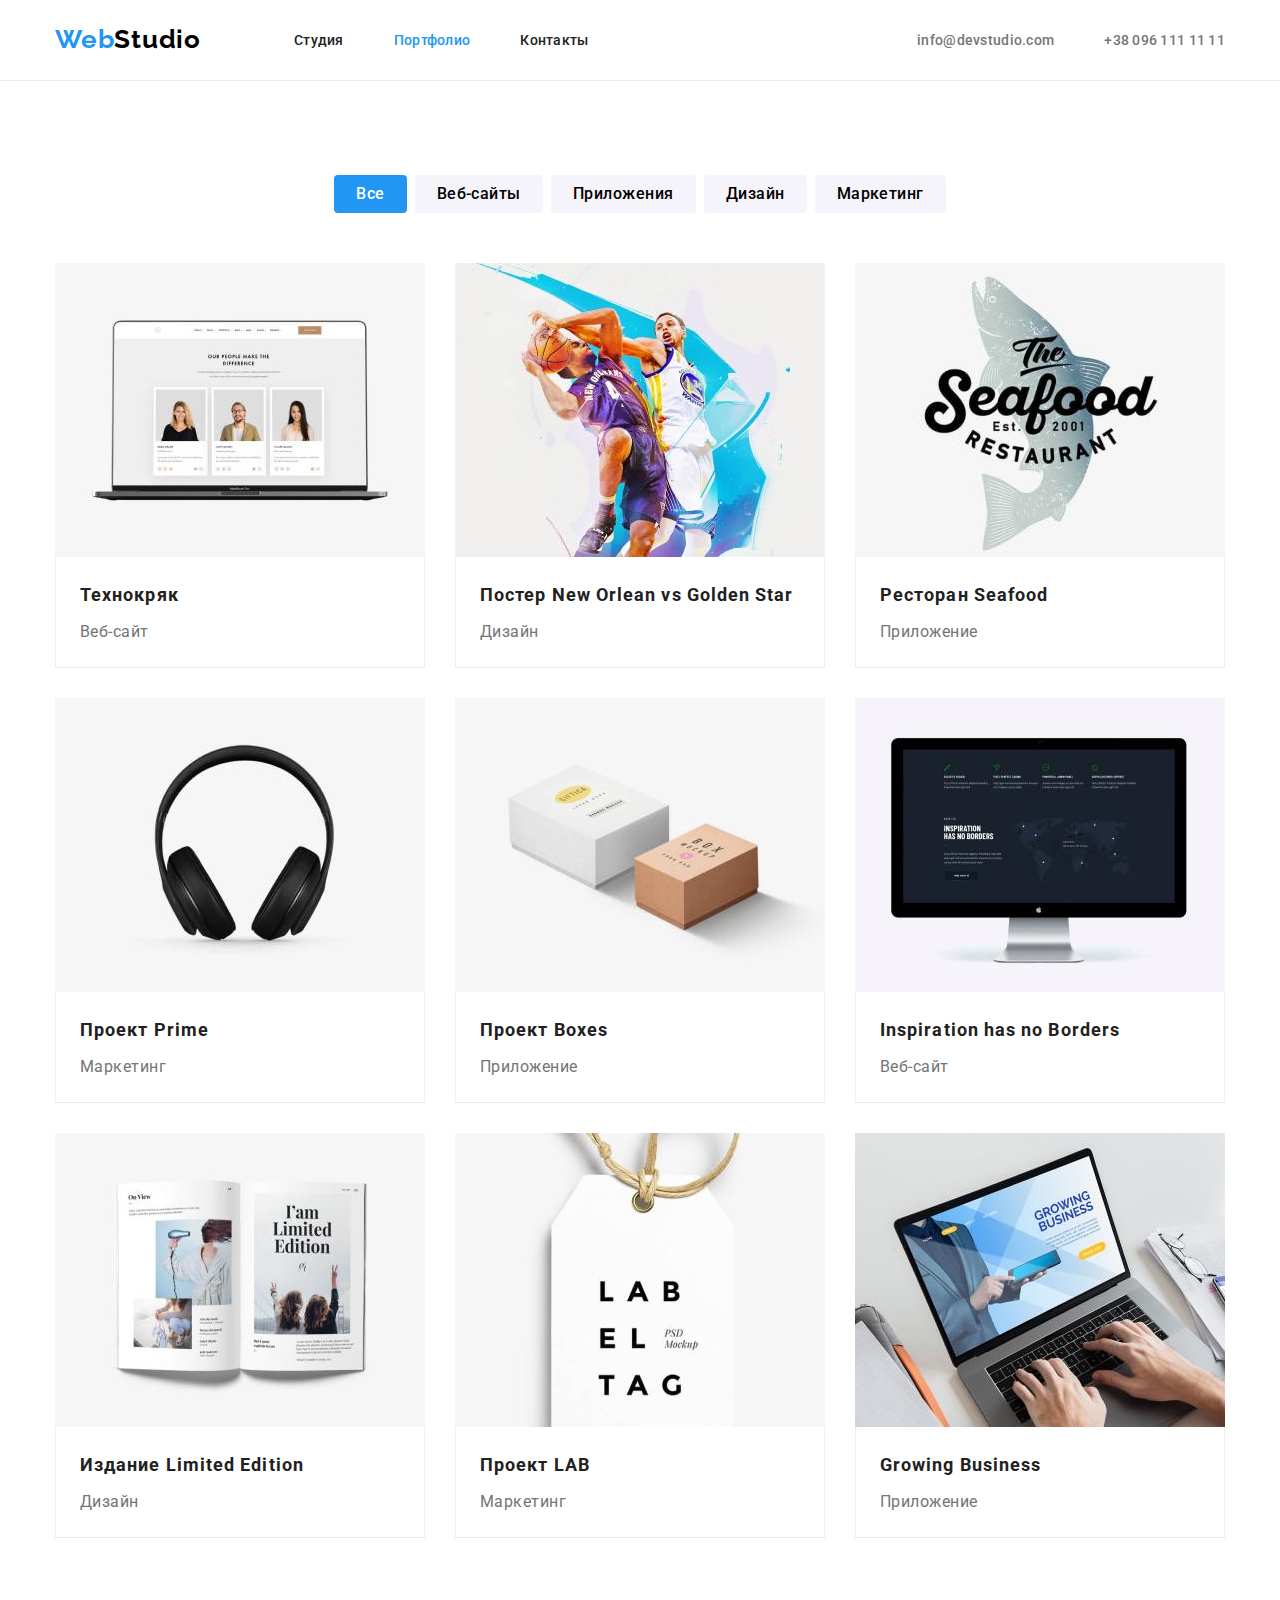
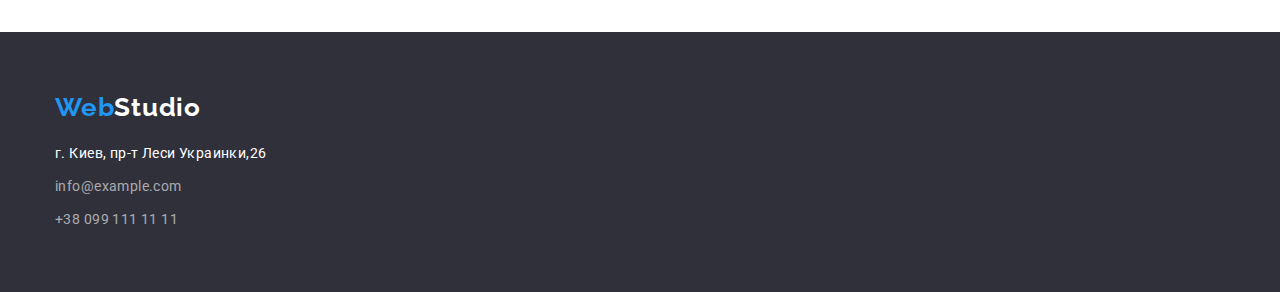
==== portfolio.html @ c2e470d2 "goit-markup-hw-04" ====
<!DOCTYPE html>
<html lang="ru">
<head>
    <meta charset="UTF-8">
    <meta http-equiv="X-UA-Compatible" content="IE=edge">
    <meta name="viewport" content="width=device-width, initial-scale=1.0">
    <title>Portfolio</title>
    <link rel="preconnect" href="https://fonts.googleapis.com">
    <link rel="preconnect" href="https://fonts.gstatic.com" crossorigin>
    <link href="https://fonts.googleapis.com/css2?family=Raleway:wght@700&family=Roboto:wght@400;500;700;900&display=swap"
        rel="stylesheet">
    <link rel="stylesheet" href="https://cdnjs.cloudflare.com/ajax/libs/modern-normalize/1.1.0/modern-normalize.css"
        integrity="sha512-Y0MM+V6ymRKN2zStTqzQ227DWhhp4Mzdo6gnlRnuaNCbc+YN/ZH0sBCLTM4M0oSy9c9VKiCvd4Jk44aCLrNS5Q=="
        crossorigin="anonymous" referrerpolicy="no-referrer" />
    <link rel="stylesheet" href="./css/styles.css" />
</head>
<body>
<header class="header">
    <div class="container header-container">
        <nav class="header-nav">
            <a class="link logo logo-header" href="">Web<span class="logo1" lang="en">Studio</span></a>
            <ul class="list menu-list menu-list-header">
                <li class="menu-item">
                    <a class="menu-link menu-link-header link " href="index.html">Студия</a>
                </li>
                <li class="menu-item">
                    <a class="menu-link menu-link-header link current" href="portfolio.html">Портфолио</a>
                </li>
                <li class="menu-item">
                    <a class="menu-link menu-link-header link" href="">Контакты</a>
                </li>
            </ul>
        </nav>
        <ul class="list menu-list header-connect">
            <li class="list-header-mail">
                <a class="header-contact link header-mail" href="mailto:info@devstudio.com">info@devstudio.com</a>
            </li>
            <li>
                <a class="header-contact link header-phone" href="tel:+380961111111">+38 096 111 11 11</a>
            </li>
        </ul>
    </div>
</header>
    <main>
        <section class="section">
            <div class="container portfolio-container">
            <h2 hidden>Перечень услуг</h2>
            <ul class="list btn-menu">
                <li class="btn-list">
                    <button class="btn-item active" type="button">Все</button>
                </li>
                <li class="btn-list">
                    <button class="btn-item" type="button">Веб-сайты</button>
                </li>
                <li class="btn-list">
                    <button class="btn-item" type="button">Приложения</button>
                </li>
                <li class="btn-list">
                    <button class="btn-item" type="button">Дизайн</button>
                </li>
                <li class="btn-list">
                    <button class="btn-item" type="button">Маркетинг</button>
                </li>
            </ul>
            <ul class="list cart-list">
                <li class="cart-item"><img src="./images/Технокряк.jpg" alt="site" width="370" height="294">
                    <div class="cart-item-text">
                    <h3 class="project-title">Технокряк</h3>
                    <p class="project-body">Веб-сайт</p>
                    </div>
                </li>
                <li class="cart-item"><img src="./images/Постер.jpg" alt="design" width="370" height="294">
                    <div class="cart-item-text">
                    <h3 class="project-title">Постер <span lang="en">New Orlean vs Golden Star</span> </h3>
                    <p class="project-body">Дизайн</p>
                    </div>
                </li>
                <li class="cart-item"><img src="./images/Ресторан.jpg" alt="app" width="370" height="294">
                    <div class="cart-item-text">
                    <h3 class="project-title">Ресторан <span lang="en">Seafood</span></h3>
                    <p class="project-body">Приложение</p>
                    </div>
                </li>
                <li class="cart-item"><img src="./images/Prime.jpg" alt="marketing" width="370" height="294">
                    <div class="cart-item-text">
                    <h3 class="project-title">Проект <span lang="en">Prime</span></h3>
                    <p class="project-body">Маркетинг</p>
                    </div>
                </li>
                <li class="cart-item"><img src="./images/Boxes.jpg" alt="app" width="370" height="294">
                    <div class="cart-item-text">
                    <h3 class="project-title">Проект <span lang="en">Boxes</span></h3>
                    <p class="project-body">Приложение</p>
                    </div>
                </li>
                <li class="cart-item"><img src="./images/Inspiration.jpg" alt="site" width="370" height="294">
                    <div class="cart-item-text">
                    <h3 class="project-title" lang="en">Inspiration has no Borders</h3>
                    <p class="project-body">Веб-сайт</p>
                    </div>
                </li>
                <li class="cart-item"><img src="./images/Издание.jpg" alt="design" width="370" height="294">
                    <div class="cart-item-text">
                    <h3 class="project-title">Издание <span lang="en">Limited Edition</span></h3>
                    <p class="project-body">Дизайн</p>
                    </div>
                </li>
                <li class="cart-item"><img src="./images/LAB.jpg" alt="marketing" width="370" height="294">
                    <div class="cart-item-text">
                    <h3 class="project-title">Проект <span lang="en">LAB</span></h3>
                    <p class="project-body">Маркетинг</p>
                    </div>
                </li>
                <li class="cart-item"><img src="./images/Growing.jpg" alt="app" width="370" height="294">
                    <div class="cart-item-text">
                    <h3 class="project-title" lang="en">Growing Business</h3>
                    <p class="project-body">Приложение</p>
                    </div>
                </li>
            </ul>
            </div>
        </section>
    </main>
    <footer class="footer">
        <div class="container footer-container">
            <a class="link logo logo-footer" href="">Web<span class="logo2" lang="en">Studio</span></a>
            <address class="footer-address">
                <a class="address-city link address-connect-item" href="https://goo.gl/maps/vY3BDn3XB5CnUUM28">г. Киев, пр-т
                    Леси Украинки,26</a>
                <ul class=" list menu-list footer-connect">
                    <li class="address-connect-item footer-connect-item">
                        <a class="link footer-contact footer-mail" href="info@example.com">info@example.com</a>
                    </li>
                    <li class="address-connect-item footer-connect-item">
                        <a class="link footer-contact footer-phone" href="tel:+380991111111">+38 099 111 11 11</a>
                    </li>
                </ul>
            </address>
        </div>
    </footer>
</body>
</html>
---- css/styles.css ----
:root {
  --header-color: #212121;
  --logo-color: #2196f3;
  --logo1-color: #000000;
  --hero-color: #2f303a;
  --primary-title-color: #ffffff;
  --primary-text-color: #757575;
  --btn-item-color: #f5f4fa;
  --footer-contact: rgba(255, 255, 255, 0.6);
  --header-border-color: #ececec;
  --item-border-color: #eeeeee;
}

p,
h1,
h2,
h3,
h4,
h5,
h6 {
  margin: 0;
}

ul {
  margin: 0;
  padding: 0;
}

body {
  font-family: "Roboto", sans-serif;
  color: var(--header-color);
  background-color: var(--primary-title-color);
}

.container {
  width: 1200px;
  padding-left: 15px;
  padding-right: 15px;
  margin: 0 auto;
}

.list {
  list-style: none;
}

.link {
  text-decoration: none;
}

/*Studio-header*/

.logo {
  font-family: "Raleway";
  font-style: normal;
  font-weight: bold;
  font-size: 26px;
  line-height: 1.19;
  letter-spacing: 0.03em;
  color: var(--logo-color);
}

.logo1 {
  font-family: Raleway;
  font-style: normal;
  font-weight: bold;
  font-size: 26px;
  line-height: 1.19;
  letter-spacing: 0.03em;
  color: var(--logo1-color);
}

.header-container {
  display: flex;
  align-items: center;
}

.logo-header {
  padding-top: 24px;
  padding-bottom: 25px;
}

.logo {
  margin-right: 93px;
}

.header {
  border-bottom: 1px solid var(--header-border-color);
}

.header-nav {
  display: flex;
  align-items: center;
}

.menu-list {
  display: flex;
}

.menu-link-header {
  padding-top: 32px;
  padding-bottom: 32px;
}

.menu-item:not(:last-child) {
  margin-right: 50px;
}

.header-connect {
  margin-left: auto;
}

.list-header-mail {
  margin-right: 50px;
}

.menu-link {
  font-weight: 500;
  font-size: 14px;
  line-height: 1.14;
  letter-spacing: 0.02em;
  color: var(--header-color);
}

.current:hover {
  color: var(--logo-color);
}

.menu-link:hover,
.menu-link:focus,
.header-contact:hover,
.header-contact:focus,
.footer-contact:hover,
.footer-contact:focus {
  color: var(--logo-color);
}

.header-contact {
  font-weight: 500;
  font-size: 14px;
  font-style: normal;
  line-height: 1.14;
  letter-spacing: 0.02em;
  color: var(--primary-text-color);
}

/*Studio-main*/

.hero {
  background-color: var(--hero-color);
  padding-top: 200px;
  padding-bottom: 200px;
}

.hero-container {
  background-color: var(--hero-color);
  width: 696px;
}

.main-title {
  font-weight: 900;
  font-size: 44px;
  line-height: 1.36;
  letter-spacing: 0.06em;
  text-transform: uppercase;
  text-align: center;
  color: var(--primary-title-color);
  margin-bottom: 30px;
}

/*padding-top: 200px;
  padding-bottom: 30px;
  padding-left: 252px;
  padding-right: 252px; */

.btn-title {
  font-family: inherit;
  font-style: normal;
  font-weight: bold;
  font-size: 16px;
  line-height: 1.87;
  letter-spacing: 0.06em;
  background: var(--logo-color);
  box-shadow: 0px 4px 4px rgba(0, 0, 0, 0.15);
  border: 0;
  border-radius: 4px;
  color: var(--primary-title-color);
  cursor: pointer;
  padding: 10px 32px;
  margin-left: 233px;
}

.section {
  padding-top: 94px;
  padding-bottom: 94px;
}

.attribute-list {
  display: flex;
  align-items: center;
}

.attribute-item:not(:last-child) {
  margin-right: 30px;
}

.attribute-item {
  display: inline-block;
  width: 270px;
}

.attribute-title {
  font-weight: bold;
  font-size: 14px;
  line-height: 1.14;
  letter-spacing: 0.03em;
  text-transform: uppercase;
  color: var(--header-color);
  margin-bottom: 10px;
}

.attribute-body {
  font-size: 14px;
  line-height: 1.71;
  letter-spacing: 0.03em;
  color: var(--primary-text-color);
}

.working-section {
  padding-top: 0;
}

.working-list {
  display: flex;
}

.working-item:not(:last-child) {
  margin-right: 30px;
}

.second-title {
  font-weight: bold;
  font-size: 36px;
  line-height: 1.16;
  letter-spacing: 0.03em;
  color: var(--header-color);
  margin-bottom: 50px;
  text-align: center;
}

.team-section {
  background-color: var(--btn-item-color);
}

.team-title {
  font-weight: bold;
  font-size: 36px;
  line-height: 1.16;
  letter-spacing: 0.03em;
  color: var(--header-color);
  text-align: center;
  margin-bottom: 50px;
}

.team-list {
  display: flex;
}

.team-item:not(:last-child) {
  margin-right: 30px;
}

.team-item-text {
  padding-top: 30px;
  padding-bottom: 30px;
  text-align: center;
}

.team-item {
  background-color: var(--primary-title-color);
}

.team-name {
  font-weight: 500;
  font-size: 16px;
  line-height: 1.18;
  letter-spacing: 0.03em;
  color: var(--header-color);
  margin-bottom: 10px;
}

.team-pos {
  font-size: 16px;
  line-height: 1.18;
  letter-spacing: 0.03em;
  color: var(--primary-text-color);
}

/*Studio-footer*/

.footer {
  background-color: var(--hero-color);
  padding-top: 60px;
  padding-bottom: 60px;
}

.footer-container {
  display: flex;
  flex-direction: column;
}

.logo2 {
  font-family: "Raleway";
  font-style: normal;
  font-weight: bold;
  font-size: 26px;
  line-height: 1.19;
  letter-spacing: 0.03em;
  color: var(--primary-title-color);
}

.footer-address {
  margin-top: 20px;
}

.address-city {
  font-style: normal;
  font-weight: normal;
  font-size: 14px;
  line-height: 1.71;
  letter-spacing: 0.03em;
  color: var(--primary-title-color);
}

.footer-connect-item {
  margin-top: 9px;
}

.footer-connect {
  display: flex;
  flex-direction: column;
}

.address-connect-item {
  display: inline-block;
}

.footer-contact {
  font-weight: normal;
  font-size: 14px;
  font-style: normal;
  line-height: 1.71;
  letter-spacing: 0.03em;
  color: var(--footer-contact);
  display: inline-block;
}

/*Portfolio-main*/

.btn-menu {
  display: flex;
  justify-content: center;
  margin-bottom: 50px;
}

.btn-item {
  font-family: Roboto;
  font-style: normal;
  font-weight: 500;
  font-size: 16px;
  line-height: 1.62;
  letter-spacing: 0.03em;
  border-radius: 4px;
  border: 0;
  background-color: var(--btn-item-color);
  cursor: pointer;
  padding: 6px 22px;
}

.btn-list:not(:last-child) {
  margin-right: 8px;
}

.btn-item:hover,
.btn-item:focus {
  color: var(--primary-title-color);
  background-color: var(--logo-color);
}

.btn-item:active {
  background-color: var(--logo-color);
}

.cart-list {
  display: flex;
  flex-wrap: wrap;
  margin-top: -30px;
  margin-left: -30px;
}

.cart-item {
  margin-top: 30px;
  margin-left: 30px;
  flex-basis: calc((100% - 90px) / 3);
  /* border-bottom: 1px solid var(--item-border-color);*/
}

img {
  display: block;
  max-width: 100%;
  height: auto;
}

.cart-item-text {
  border-top: 0;
  border-right: 1px solid var(--item-border-color);
  border-left: 1px solid var(--item-border-color);
  border-bottom: 1px solid var(--item-border-color);
  box-sizing: border-box;
  padding-top: 20px;
  padding-left: 24px;
  padding-bottom: 20px;
  padding-right: 24px;
}

.project-title {
  font-weight: bold;
  font-size: 18px;
  line-height: 2;
  letter-spacing: 0.06em;
  color: var(--header-color);
  margin-bottom: 4px;
}

.project-body {
  font-size: 16px;
  line-height: 1.87;
  letter-spacing: 0.03em;
  color: var(--primary-text-color);
}

.active,
.btn-item:hover {
  color: var(--primary-title-color);
  background-color: var(--logo-color);
}

.current,
.menu-link:hover {
  color: var(--logo-color);
}
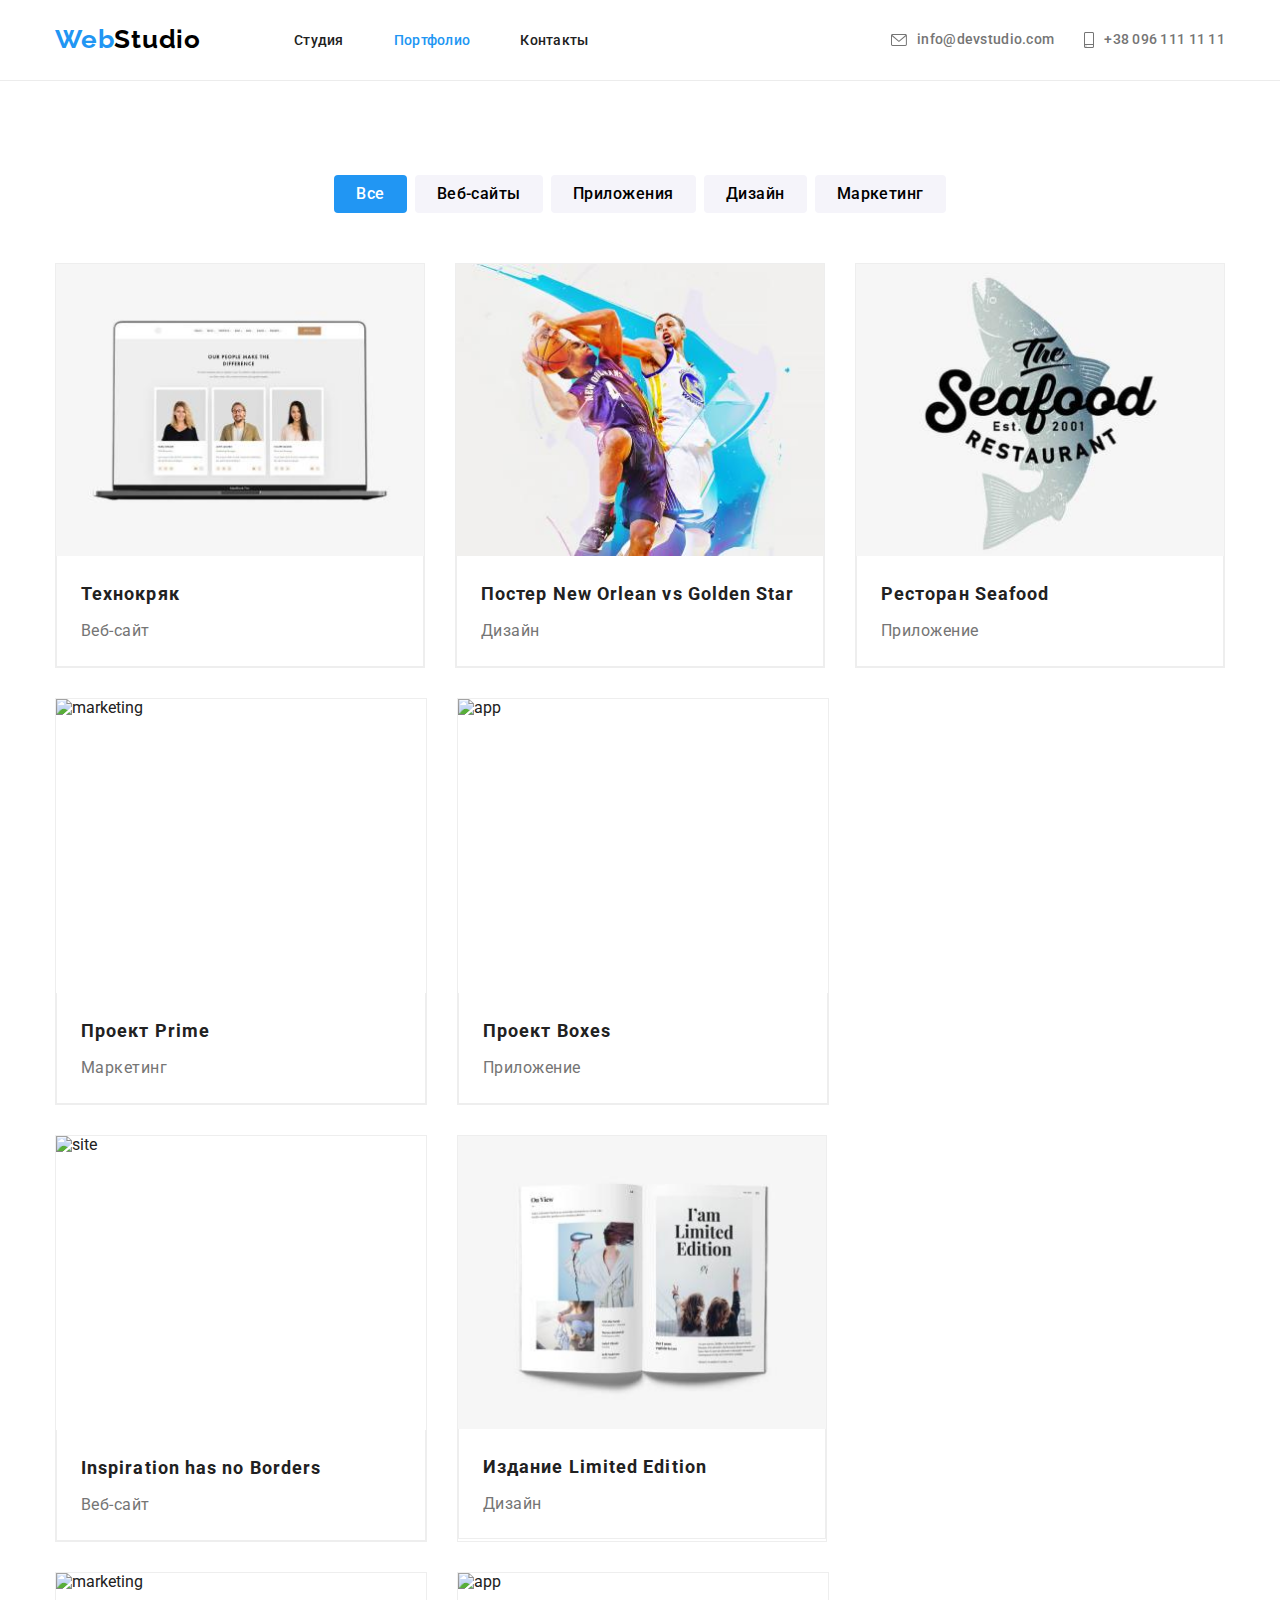
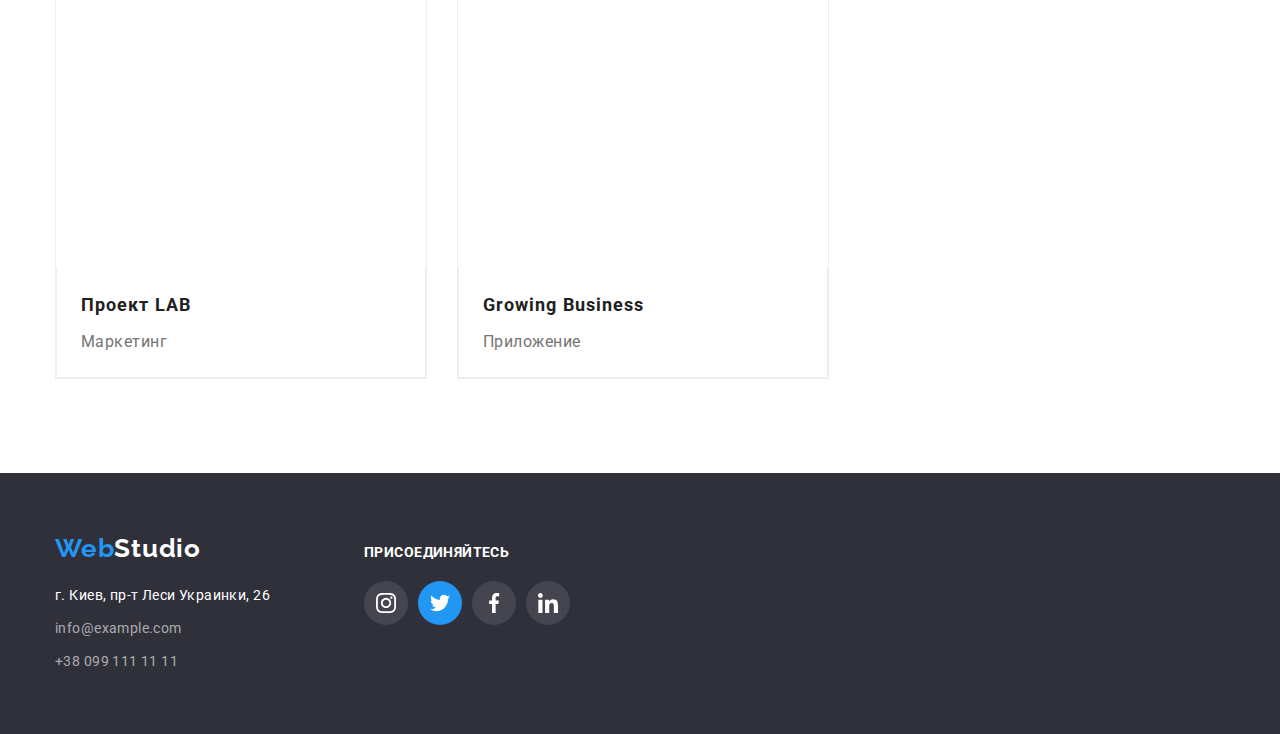
==== commit 698aa497: "goit-markup-hw-04" ====
--- a/portfolio.html
+++ b/portfolio.html
@@ -32,11 +32,19 @@
             </ul>
         </nav>
         <ul class="list menu-list header-connect">
-            <li class="list-header-mail">
-                <a class="header-contact link header-mail" href="mailto:info@devstudio.com">info@devstudio.com</a>
+            <li class="list-header-mail list-header-contact contact-item">
+                <a class="header-contact link header-mail contact-link" href="mailto:info@devstudio.com">
+                    <svg class="contact-icon" width="16" height="12">
+                        <use href="./images/icons.svg#icon-envelope"></use>
+                    </svg>
+                    info@devstudio.com</a>
             </li>
-            <li>
-                <a class="header-contact link header-phone" href="tel:+380961111111">+38 096 111 11 11</a>
+            <li class="list-header-contact contact-item">
+                <a class="header-contact link header-phone contact-link" href="tel:+380961111111">
+                    <svg class="contact-icon" width="10" height="16">
+                        <use href="./images/icons.svg#icon-smartphone"></use>
+                    </svg>
+                    +38 096 111 11 11</a>
             </li>
         </ul>
     </div>
@@ -63,55 +71,55 @@
                 </li>
             </ul>
             <ul class="list cart-list">
-                <li class="cart-item"><img src="./images/Технокряк.jpg" alt="site" width="370" height="294">
+                <li class="cart-item"><img src="./images/technokryak.jpg" alt="site" width="370" height="294">
                     <div class="cart-item-text">
                     <h3 class="project-title">Технокряк</h3>
                     <p class="project-body">Веб-сайт</p>
                     </div>
                 </li>
-                <li class="cart-item"><img src="./images/Постер.jpg" alt="design" width="370" height="294">
+                <li class="cart-item"><img src="./images/poster.jpg" alt="design" width="370" height="294">
                     <div class="cart-item-text">
                     <h3 class="project-title">Постер <span lang="en">New Orlean vs Golden Star</span> </h3>
                     <p class="project-body">Дизайн</p>
                     </div>
                 </li>
-                <li class="cart-item"><img src="./images/Ресторан.jpg" alt="app" width="370" height="294">
+                <li class="cart-item"><img src="./images/restoran.jpg" alt="app" width="370" height="294">
                     <div class="cart-item-text">
                     <h3 class="project-title">Ресторан <span lang="en">Seafood</span></h3>
                     <p class="project-body">Приложение</p>
                     </div>
                 </li>
-                <li class="cart-item"><img src="./images/Prime.jpg" alt="marketing" width="370" height="294">
+                <li class="cart-item"><img src="./images/prime.jpg" alt="marketing" width="370" height="294">
                     <div class="cart-item-text">
                     <h3 class="project-title">Проект <span lang="en">Prime</span></h3>
                     <p class="project-body">Маркетинг</p>
                     </div>
                 </li>
-                <li class="cart-item"><img src="./images/Boxes.jpg" alt="app" width="370" height="294">
+                <li class="cart-item"><img src="./images/boxes.jpg" alt="app" width="370" height="294">
                     <div class="cart-item-text">
                     <h3 class="project-title">Проект <span lang="en">Boxes</span></h3>
                     <p class="project-body">Приложение</p>
                     </div>
                 </li>
-                <li class="cart-item"><img src="./images/Inspiration.jpg" alt="site" width="370" height="294">
+                <li class="cart-item"><img src="./images/inspiration.jpg" alt="site" width="370" height="294">
                     <div class="cart-item-text">
                     <h3 class="project-title" lang="en">Inspiration has no Borders</h3>
                     <p class="project-body">Веб-сайт</p>
                     </div>
                 </li>
-                <li class="cart-item"><img src="./images/Издание.jpg" alt="design" width="370" height="294">
+                <li class="cart-item"><img src="./images/izdanie.jpg" alt="design" width="370" height="294">
                     <div class="cart-item-text">
                     <h3 class="project-title">Издание <span lang="en">Limited Edition</span></h3>
                     <p class="project-body">Дизайн</p>
                     </div>
                 </li>
-                <li class="cart-item"><img src="./images/LAB.jpg" alt="marketing" width="370" height="294">
+                <li class="cart-item"><img src="./images/lab.jpg" alt="marketing" width="370" height="294">
                     <div class="cart-item-text">
                     <h3 class="project-title">Проект <span lang="en">LAB</span></h3>
                     <p class="project-body">Маркетинг</p>
                     </div>
                 </li>
-                <li class="cart-item"><img src="./images/Growing.jpg" alt="app" width="370" height="294">
+                <li class="cart-item"><img src="./images/growing.jpg" alt="app" width="370" height="294">
                     <div class="cart-item-text">
                     <h3 class="project-title" lang="en">Growing Business</h3>
                     <p class="project-body">Приложение</p>
@@ -123,19 +131,54 @@
     </main>
     <footer class="footer">
         <div class="container footer-container">
-            <a class="link logo logo-footer" href="">Web<span class="logo2" lang="en">Studio</span></a>
-            <address class="footer-address">
-                <a class="address-city link address-connect-item" href="https://goo.gl/maps/vY3BDn3XB5CnUUM28">г. Киев, пр-т
-                    Леси Украинки,26</a>
-                <ul class=" list menu-list footer-connect">
-                    <li class="address-connect-item footer-connect-item">
-                        <a class="link footer-contact footer-mail" href="info@example.com">info@example.com</a>
+            <div class="footer-container-address">
+                <a class="link logo logo-footer" href="">Web<span class="logo2" lang="en">Studio</span></a>
+                <address class="footer-address">
+                    <a class="address-city link address-connect-item" href="https://goo.gl/maps/vY3BDn3XB5CnUUM28">г. Киев,
+                        пр-т Леси Украинки, 26</a>
+                    <ul class=" list menu-list footer-connect">
+                        <li class="address-connect-item footer-connect-item">
+                            <a class="link footer-contact footer-mail" href="info@example.com">info@example.com</a>
+                        </li>
+                        <li class="address-connect-item footer-connect-item footer-connect-phone">
+                            <a class="link footer-contact footer-phone" href="tel:+380991111111">+38 099 111 11 11</a>
+                        </li>
+                    </ul>
+                </address>
+            </div>
+            <div class="footer-links">
+                <h3 class="footer-links-title">Присоединяйтесь</h3>
+                <ul class="footer-items list">
+                    <li class="footer-item">
+                        <a href="" class="footer-link footer-instagram">
+                            <svg class="footer-icon" width="20" height="20">
+                                <use href="./images/icons.svg#icon-instagram"></use>
+                            </svg>
+                        </a>
                     </li>
-                    <li class="address-connect-item footer-connect-item">
-                        <a class="link footer-contact footer-phone" href="tel:+380991111111">+38 099 111 11 11</a>
+                    <li class="footer-item">
+                        <a href="" class="footer-link footer-twitter">
+                            <svg class="footer-icon" width="20" height="20">
+                                <use href="./images/icons.svg#icon-twitter"></use>
+                            </svg>
+                        </a>
+                    </li>
+                    <li class="footer-item">
+                        <a href="" class="footer-link footer-facebook">
+                            <svg class="footer-icon" width="20" height="20">
+                                <use href="./images/icons.svg#icon-facebook"></use>
+                            </svg>
+                        </a>
+                    </li>
+                    <li class="footer-item">
+                        <a href="" class="footer-link footer-linkedin">
+                            <svg class="footer-icon" width="20" height="20">
+                                <use href="./images/icons.svg#icon-linkedin"></use>
+                            </svg>
+                        </a>
                     </li>
                 </ul>
-            </address>
+            </div>
         </div>
     </footer>
 </body>
--- a/css/styles.css
+++ b/css/styles.css
@@ -9,6 +9,8 @@
   --footer-contact: rgba(255, 255, 255, 0.6);
   --header-border-color: #ececec;
   --item-border-color: #eeeeee;
+  --footer-links: rgba(255, 255, 255, 0.1);
+  --social-links: #afb1b8;
 }
 
 p,
@@ -96,11 +98,16 @@
   display: flex;
 }
 
-.menu-link-header {
+.menu-link-header,
+.header-contact {
   padding-top: 32px;
   padding-bottom: 32px;
 }
 
+.menu-item {
+  display: inline-block;
+}
+
 .menu-item:not(:last-child) {
   margin-right: 50px;
 }
@@ -109,8 +116,25 @@
   margin-left: auto;
 }
 
-.list-header-mail {
-  margin-right: 50px;
+.contact-item:not(:last-child) {
+  margin-right: 30px;
+}
+
+.contact-item > a:hover,
+.contact-item > a:focus {
+  color: var(--logo-color);
+}
+
+.contact-link {
+  width: 100%;
+  height: 100%;
+  display: flex;
+  align-items: center;
+}
+
+.contact-icon {
+  fill: var(--primary-text-color);
+  margin-right: 10px;
 }
 
 .menu-link {
@@ -127,11 +151,16 @@
 
 .menu-link:hover,
 .menu-link:focus,
-.header-contact:hover,
-.header-contact:focus,
 .footer-contact:hover,
-.footer-contact:focus {
+.footer-contact:focus,
+.contact-item:hover,
+.contact-item:focus {
   color: var(--logo-color);
+}
+
+.contact-link:hover .contact-icon,
+.contact-link:focus .contact-icon {
+  fill: var(--logo-color);
 }
 
 .header-contact {
@@ -149,11 +178,14 @@
   background-color: var(--hero-color);
   padding-top: 200px;
   padding-bottom: 200px;
-}
-
-.hero-container {
-  background-color: var(--hero-color);
-  width: 696px;
+  background-image: linear-gradient(
+      rgba(47, 48, 58, 0.4),
+      rgba(47, 48, 58, 0.4)
+    ),
+    url(../images/hero-background.jpg);
+  background-repeat: no-repeat;
+  background-size: cover;
+  background-position: center;
 }
 
 .main-title {
@@ -165,12 +197,9 @@
   text-align: center;
   color: var(--primary-title-color);
   margin-bottom: 30px;
-}
-
-/*padding-top: 200px;
-  padding-bottom: 30px;
-  padding-left: 252px;
-  padding-right: 252px; */
+  width: 696px;
+  margin-left: 252px;
+}
 
 .btn-title {
   font-family: inherit;
@@ -186,7 +215,7 @@
   color: var(--primary-title-color);
   cursor: pointer;
   padding: 10px 32px;
-  margin-left: 233px;
+  margin-left: 500px;
 }
 
 .section {
@@ -194,6 +223,10 @@
   padding-bottom: 94px;
 }
 
+.attribute-conatiner {
+  margin-bottom: 94px;
+}
+
 .attribute-list {
   display: flex;
   align-items: center;
@@ -206,6 +239,18 @@
 .attribute-item {
   display: inline-block;
   width: 270px;
+  height: 120px;
+}
+
+.attribute-link {
+  width: 100%;
+  height: 100%;
+  border-radius: 4px;
+  background-color: var(--btn-item-color);
+  display: flex;
+  align-items: center;
+  justify-content: center;
+  margin-bottom: 30px;
 }
 
 .attribute-title {
@@ -223,10 +268,6 @@
   line-height: 1.71;
   letter-spacing: 0.03em;
   color: var(--primary-text-color);
-}
-
-.working-section {
-  padding-top: 0;
 }
 
 .working-list {
@@ -277,6 +318,9 @@
 
 .team-item {
   background-color: var(--primary-title-color);
+  box-shadow: 0px 1px 3px rgba(0, 0, 0, 0.12), 0px 1px 1px rgba(0, 0, 0, 0.14),
+    0px 2px 1px rgba(0, 0, 0, 0.2);
+  border-radius: 0px 0px 4px 4px;
 }
 
 .team-name {
@@ -293,6 +337,97 @@
   line-height: 1.18;
   letter-spacing: 0.03em;
   color: var(--primary-text-color);
+  margin-bottom: 16px;
+}
+
+.social-list {
+  display: flex;
+  justify-content: center;
+}
+
+.social-item {
+  width: 44px;
+  height: 44px;
+}
+
+.social-item:not(last-child) {
+  margin-right: 10px;
+}
+
+.social-link {
+  width: 100%;
+  height: 100%;
+  display: block;
+  background-color: var(--primary-title-color);
+  border-radius: 50%;
+  display: flex;
+  align-items: center;
+  justify-content: center;
+}
+
+.social-icon {
+  fill: var(--social-links);
+}
+
+.social-link:hover,
+.social-link:focus {
+  background-color: var(--logo-color);
+}
+
+.social-link:hover .social-icon,
+.social-link:focus .social-icon {
+  fill: var(--primary-title-color);
+}
+
+.clients-title {
+  font-weight: bold;
+  font-size: 36px;
+  line-height: 1.16;
+  letter-spacing: 0.03em;
+  color: var(--header-color);
+  text-align: center;
+  margin-bottom: 50px;
+}
+
+.clients-list {
+  display: flex;
+  justify-content: center;
+}
+
+.clients-item {
+  width: 170px;
+  height: 92px;
+}
+
+.clients-item:not(last-child) {
+  margin-right: 30px;
+}
+
+.clients-link {
+  width: 100%;
+  height: 100%;
+  display: block;
+  background-color: var(--primary-title-color);
+  display: flex;
+  align-items: center;
+  justify-content: center;
+  border: 1px solid var(--social-links);
+  box-sizing: border-box;
+  border-radius: 4px;
+}
+
+.clients-icon {
+  fill: var(--social-links);
+}
+
+.clients-link:hover,
+.clients-link:focus {
+  border-color: var(--logo-color);
+}
+
+.clients-link:hover .clients-icon,
+.clients-link:focus .clients-icon {
+  fill: var(--logo-color);
 }
 
 /*Studio-footer*/
@@ -305,7 +440,12 @@
 
 .footer-container {
   display: flex;
+}
+
+.footer-container-address {
+  display: flex;
   flex-direction: column;
+  margin-right: 70px;
 }
 
 .logo2 {
@@ -331,13 +471,14 @@
   color: var(--primary-title-color);
 }
 
-.footer-connect-item {
+.footer-connect-phone {
   margin-top: 9px;
 }
 
 .footer-connect {
   display: flex;
   flex-direction: column;
+  margin-top: 9px;
 }
 
 .address-connect-item {
@@ -354,6 +495,57 @@
   display: inline-block;
 }
 
+.footer-links {
+  margin-top: 12px;
+}
+
+.footer-links-title {
+  font-weight: bold;
+  font-size: 14px;
+  line-height: 1.14;
+  letter-spacing: 0.03em;
+  color: var(--primary-title-color);
+  text-transform: uppercase;
+  margin-bottom: 20px;
+}
+
+.footer-items {
+  display: flex;
+}
+
+.footer-item {
+  width: 44px;
+  height: 44px;
+  margin-right: 10px;
+}
+
+.footer-item:not(last-child) {
+  margin-right: 10px;
+}
+
+.footer-link {
+  width: 100%;
+  height: 100%;
+  border-radius: 50%;
+  display: flex;
+  align-items: center;
+  justify-content: center;
+}
+
+.footer-icon {
+  fill: var(--primary-title-color);
+}
+
+.footer-instagram,
+.footer-facebook,
+.footer-linkedin {
+  background-color: var(--footer-links);
+}
+
+.footer-twitter {
+  background-color: var(--logo-color);
+}
+
 /*Portfolio-main*/
 
 .btn-menu {
@@ -369,6 +561,7 @@
   font-size: 16px;
   line-height: 1.62;
   letter-spacing: 0.03em;
+  box-sizing: border-box;
   border-radius: 4px;
   border: 0;
   background-color: var(--btn-item-color);
@@ -384,6 +577,8 @@
 .btn-item:focus {
   color: var(--primary-title-color);
   background-color: var(--logo-color);
+  box-shadow: 0px 1px 1px rgba(0, 0, 0, 0.12), 0px 4px 4px rgba(0, 0, 0, 0.06),
+    1px 4px 6px rgba(0, 0, 0, 0.16);
 }
 
 .btn-item:active {
@@ -401,7 +596,15 @@
   margin-top: 30px;
   margin-left: 30px;
   flex-basis: calc((100% - 90px) / 3);
-  /* border-bottom: 1px solid var(--item-border-color);*/
+  border: 1px solid #eeeeee;
+  box-sizing: border-box;
+}
+
+.cart-item:hover,
+.cart-item:focus {
+  box-shadow: 0px 1px 1px rgba(0, 0, 0, 0.12), 0px 4px 4px rgba(0, 0, 0, 0.06),
+    1px 4px 6px rgba(0, 0, 0, 0.16);
+  cursor: pointer;
 }
 
 img {
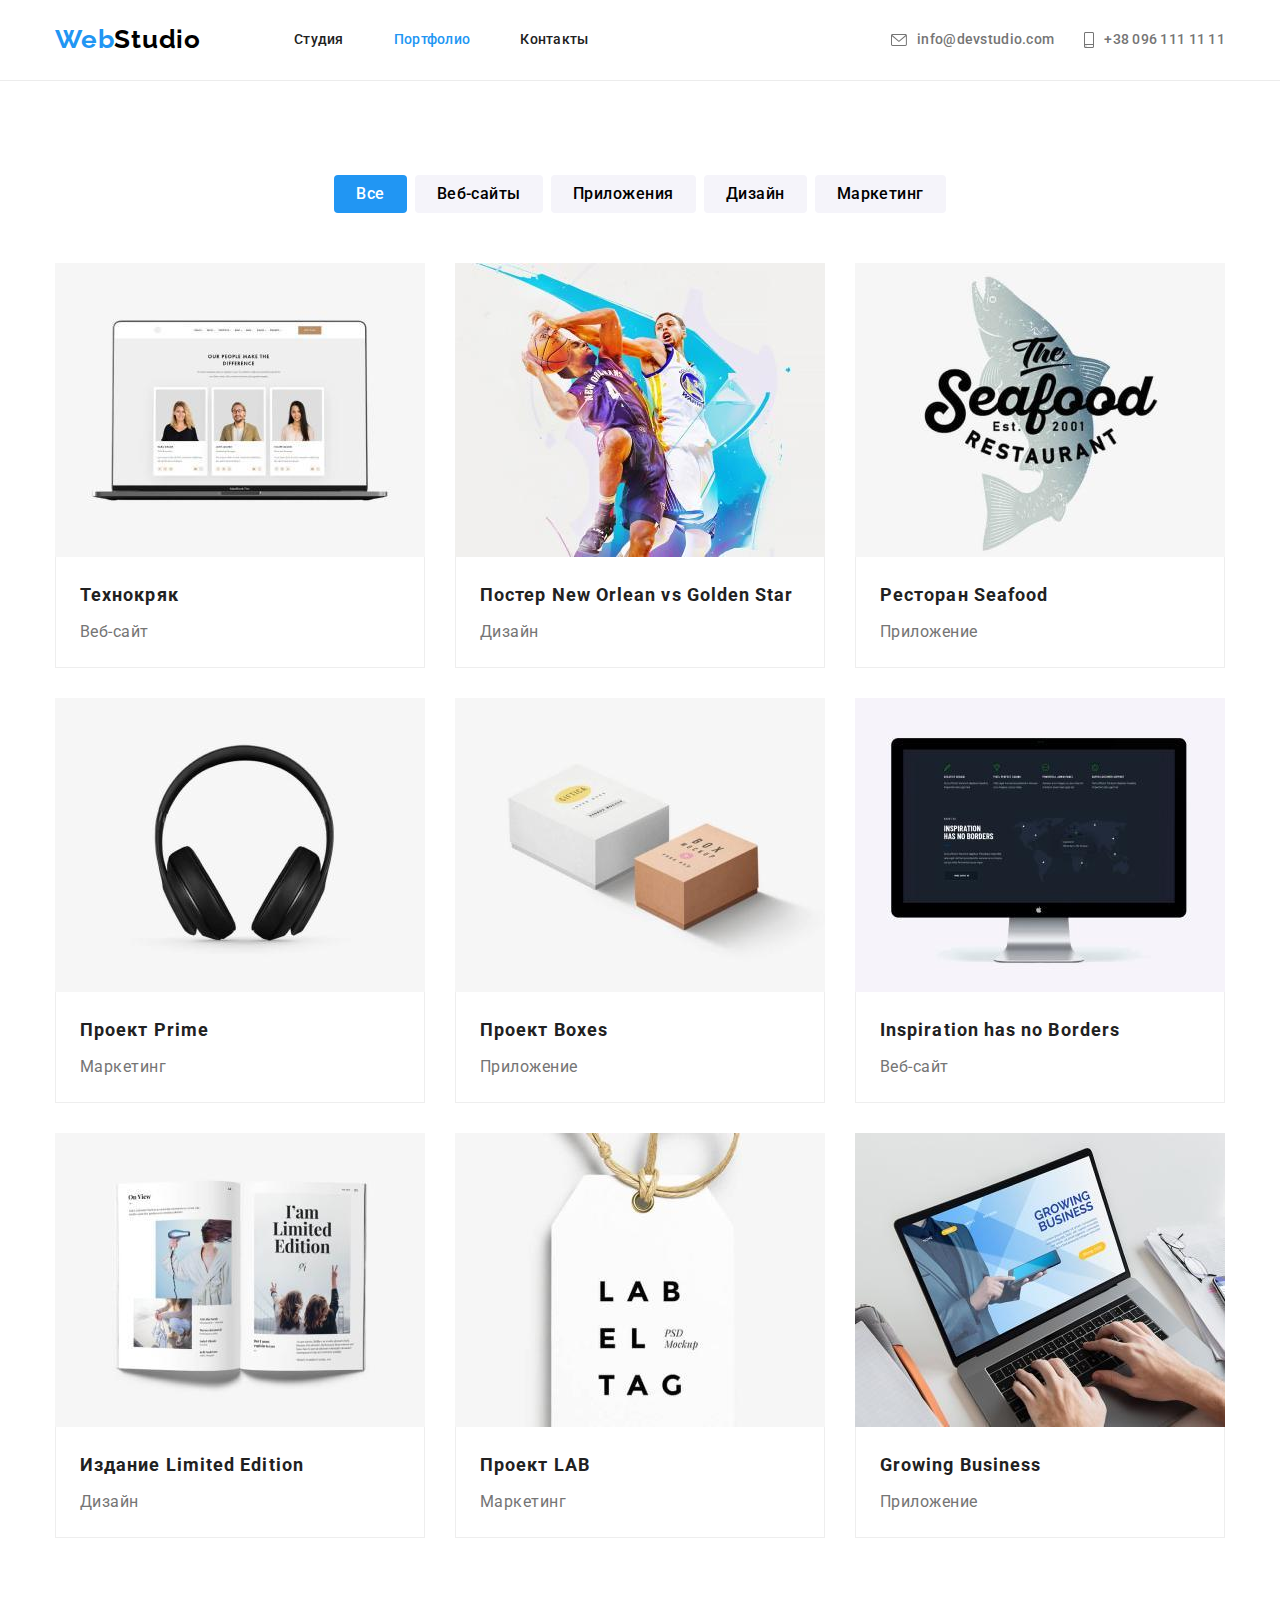
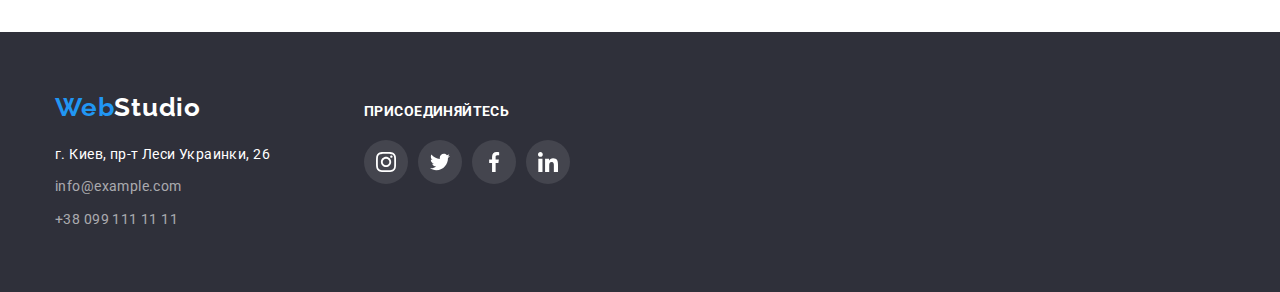
==== commit 6750388c: "goit-markup-hw-04" ====
--- a/portfolio.html
+++ b/portfolio.html
@@ -21,7 +21,7 @@
             <a class="link logo logo-header" href="">Web<span class="logo1" lang="en">Studio</span></a>
             <ul class="list menu-list menu-list-header">
                 <li class="menu-item">
-                    <a class="menu-link menu-link-header link " href="index.html">Студия</a>
+                    <a class="menu-link menu-link-header link" href="index.html">Студия</a>
                 </li>
                 <li class="menu-item">
                     <a class="menu-link menu-link-header link current" href="portfolio.html">Портфолио</a>
@@ -71,59 +71,86 @@
                 </li>
             </ul>
             <ul class="list cart-list">
-                <li class="cart-item"><img src="./images/technokryak.jpg" alt="site" width="370" height="294">
+                <li class="cart-item">
+                    <a href="" class="cart-item-link link">
+                    <img src="./images/technokryak.jpg" alt="site" width="370" height="294">
                     <div class="cart-item-text">
                     <h3 class="project-title">Технокряк</h3>
                     <p class="project-body">Веб-сайт</p>
                     </div>
-                </li>
-                <li class="cart-item"><img src="./images/poster.jpg" alt="design" width="370" height="294">
+                    </a>
+                </li>
+                <li class="cart-item">
+                    <a href="" class="cart-item-link link">
+                    <img src="./images/poster.jpg" alt="design" width="370" height="294">
                     <div class="cart-item-text">
                     <h3 class="project-title">Постер <span lang="en">New Orlean vs Golden Star</span> </h3>
                     <p class="project-body">Дизайн</p>
                     </div>
-                </li>
-                <li class="cart-item"><img src="./images/restoran.jpg" alt="app" width="370" height="294">
+                    </a>
+                </li>
+                <li class="cart-item">
+                    <a href="" class="cart-item-link link">
+                    <img src="./images/restoran.jpg" alt="app" width="370" height="294">
                     <div class="cart-item-text">
                     <h3 class="project-title">Ресторан <span lang="en">Seafood</span></h3>
                     <p class="project-body">Приложение</p>
                     </div>
-                </li>
-                <li class="cart-item"><img src="./images/prime.jpg" alt="marketing" width="370" height="294">
+                    </a>
+                </li>
+                <li class="cart-item">
+                    <a href="" class="cart-item-link link">
+                    <img src="./images/prime.jpg" alt="marketing" width="370" height="294">
                     <div class="cart-item-text">
                     <h3 class="project-title">Проект <span lang="en">Prime</span></h3>
                     <p class="project-body">Маркетинг</p>
                     </div>
-                </li>
-                <li class="cart-item"><img src="./images/boxes.jpg" alt="app" width="370" height="294">
+                    </a>
+                </li>
+                <li class="cart-item">
+                    <a href="" class="cart-item-link link">
+                    <img src="./images/boxes.jpg" alt="app" width="370" height="294">
                     <div class="cart-item-text">
                     <h3 class="project-title">Проект <span lang="en">Boxes</span></h3>
                     <p class="project-body">Приложение</p>
                     </div>
-                </li>
-                <li class="cart-item"><img src="./images/inspiration.jpg" alt="site" width="370" height="294">
+                    </a>
+                </li>
+                <li class="cart-item">
+                    <a href="" class="cart-item-link link">
+                    <img src="./images/inspiration.jpg" alt="site" width="370" height="294">
                     <div class="cart-item-text">
                     <h3 class="project-title" lang="en">Inspiration has no Borders</h3>
                     <p class="project-body">Веб-сайт</p>
                     </div>
-                </li>
-                <li class="cart-item"><img src="./images/izdanie.jpg" alt="design" width="370" height="294">
+                    </a>
+                </li>
+                <li class="cart-item">
+                    <a href="" class="cart-item-link link">
+                    <img src="./images/izdanie.jpg" alt="design" width="370" height="294">
                     <div class="cart-item-text">
                     <h3 class="project-title">Издание <span lang="en">Limited Edition</span></h3>
                     <p class="project-body">Дизайн</p>
                     </div>
-                </li>
-                <li class="cart-item"><img src="./images/lab.jpg" alt="marketing" width="370" height="294">
+                    </a>
+                </li>
+                <li class="cart-item">
+                    <a href="" class="cart-item-link link">
+                    <img src="./images/lab.jpg" alt="marketing" width="370" height="294">
                     <div class="cart-item-text">
                     <h3 class="project-title">Проект <span lang="en">LAB</span></h3>
                     <p class="project-body">Маркетинг</p>
                     </div>
-                </li>
-                <li class="cart-item"><img src="./images/growing.jpg" alt="app" width="370" height="294">
+                    </a>
+                </li>
+                <li class="cart-item">
+                    <a href="" class="cart-item-link link">
+                    <img src="./images/growing.jpg" alt="app" width="370" height="294">
                     <div class="cart-item-text">
                     <h3 class="project-title" lang="en">Growing Business</h3>
                     <p class="project-body">Приложение</p>
                     </div>
+                    </a>
                 </li>
             </ul>
             </div>
@@ -147,7 +174,7 @@
                 </address>
             </div>
             <div class="footer-links">
-                <h3 class="footer-links-title">Присоединяйтесь</h3>
+                <p class="footer-links-title">Присоединяйтесь</p>
                 <ul class="footer-items list">
                     <li class="footer-item">
                         <a href="" class="footer-link footer-instagram">
--- a/css/styles.css
+++ b/css/styles.css
@@ -104,10 +104,6 @@
   padding-bottom: 32px;
 }
 
-.menu-item {
-  display: inline-block;
-}
-
 .menu-item:not(:last-child) {
   margin-right: 50px;
 }
@@ -143,6 +139,7 @@
   line-height: 1.14;
   letter-spacing: 0.02em;
   color: var(--header-color);
+  display: block;
 }
 
 .current:hover {
@@ -186,6 +183,8 @@
   background-repeat: no-repeat;
   background-size: cover;
   background-position: center;
+  max-width: 1600px;
+  margin: auto;
 }
 
 .main-title {
@@ -237,14 +236,14 @@
 }
 
 .attribute-item {
-  display: inline-block;
+  display: flex;
+  flex-direction: column;
   width: 270px;
+}
+
+.attribute-image {
+  width: 100%;
   height: 120px;
-}
-
-.attribute-link {
-  width: 100%;
-  height: 100%;
   border-radius: 4px;
   background-color: var(--btn-item-color);
   display: flex;
@@ -268,6 +267,10 @@
   line-height: 1.71;
   letter-spacing: 0.03em;
   color: var(--primary-text-color);
+}
+
+.working-section {
+  padding-top: 0;
 }
 
 .working-list {
@@ -406,7 +409,6 @@
 .clients-link {
   width: 100%;
   height: 100%;
-  display: block;
   background-color: var(--primary-title-color);
   display: flex;
   align-items: center;
@@ -440,6 +442,7 @@
 
 .footer-container {
   display: flex;
+  align-items: baseline;
 }
 
 .footer-container-address {
@@ -493,10 +496,6 @@
   letter-spacing: 0.03em;
   color: var(--footer-contact);
   display: inline-block;
-}
-
-.footer-links {
-  margin-top: 12px;
 }
 
 .footer-links-title {
@@ -530,19 +529,15 @@
   display: flex;
   align-items: center;
   justify-content: center;
+  background-color: var(--footer-links);
 }
 
 .footer-icon {
   fill: var(--primary-title-color);
 }
 
-.footer-instagram,
-.footer-facebook,
-.footer-linkedin {
-  background-color: var(--footer-links);
-}
-
-.footer-twitter {
+.footer-link:hover,
+.footer-link:focus {
   background-color: var(--logo-color);
 }
 
@@ -596,15 +591,17 @@
   margin-top: 30px;
   margin-left: 30px;
   flex-basis: calc((100% - 90px) / 3);
-  border: 1px solid #eeeeee;
   box-sizing: border-box;
 }
 
-.cart-item:hover,
-.cart-item:focus {
+.cart-item-link {
+  display: block;
+}
+
+.cart-item-link:hover,
+.cart-item-link:focus {
   box-shadow: 0px 1px 1px rgba(0, 0, 0, 0.12), 0px 4px 4px rgba(0, 0, 0, 0.06),
     1px 4px 6px rgba(0, 0, 0, 0.16);
-  cursor: pointer;
 }
 
 img {
